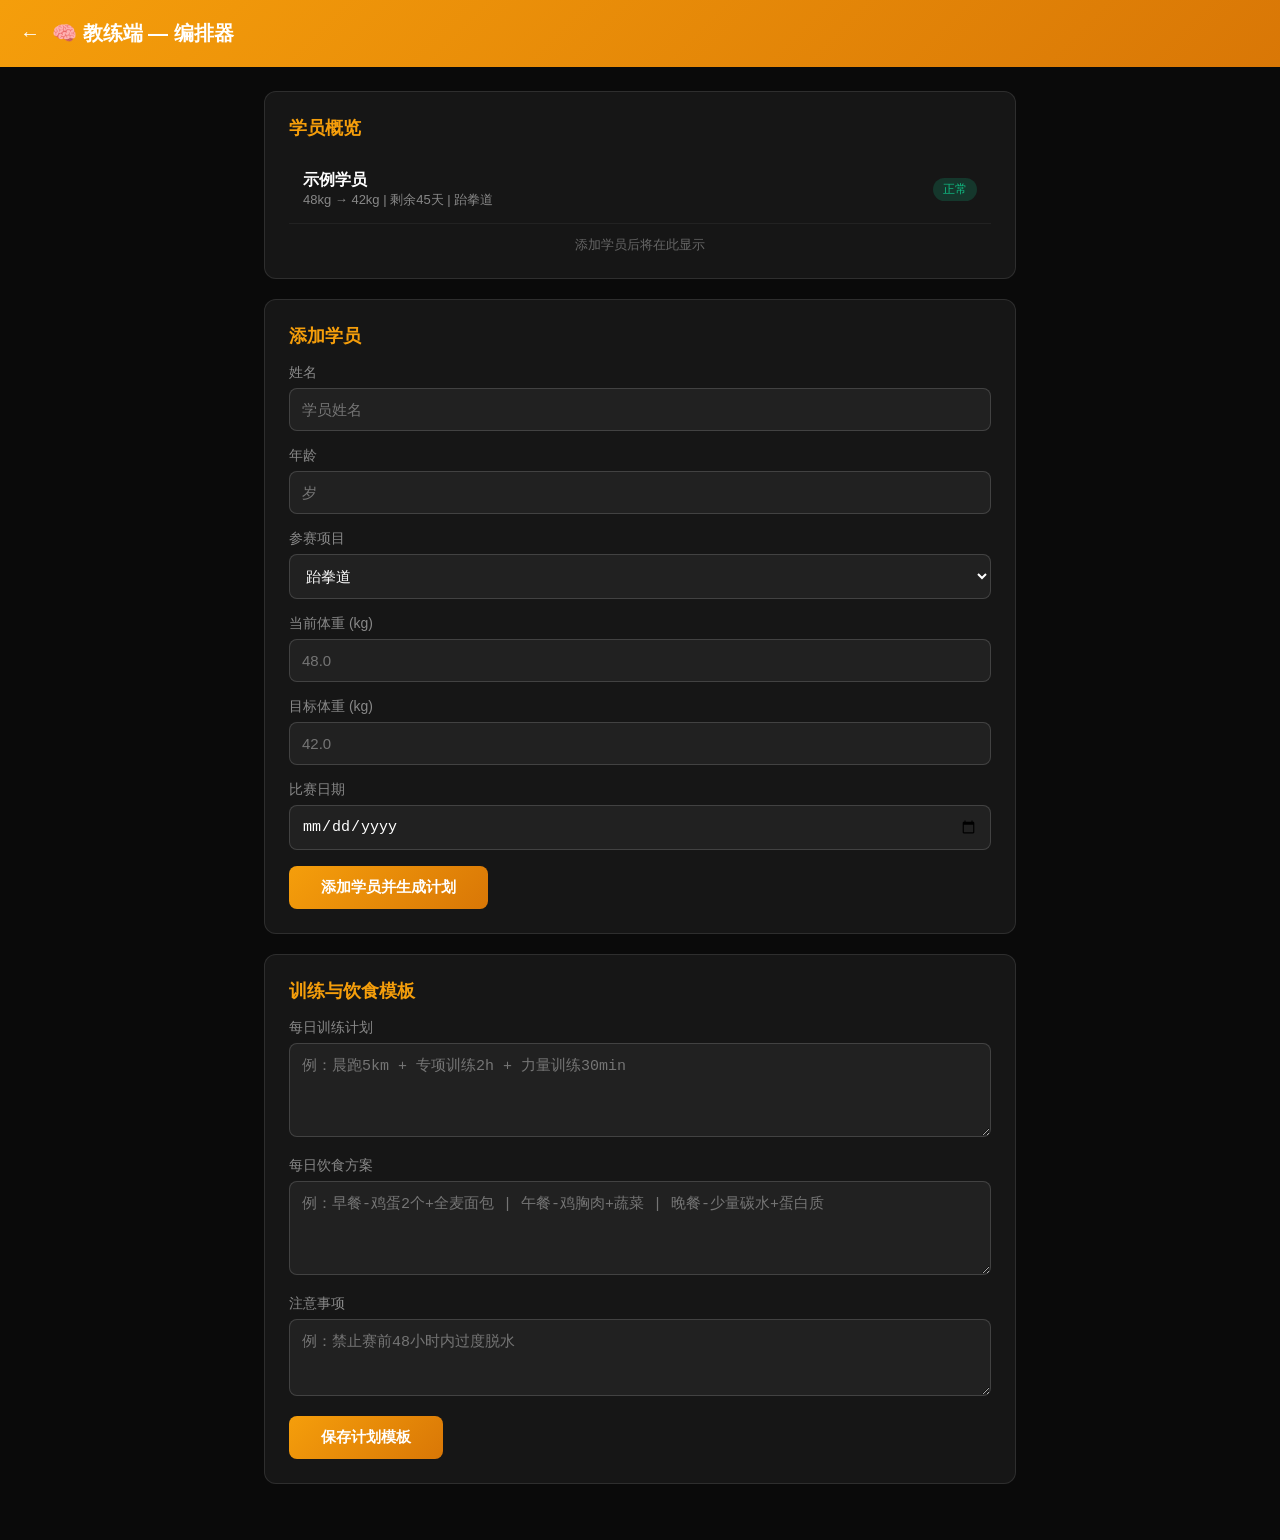
==== docs/coach.html @ 6b4656bd "add: GitHub Pages静态页面（docs/目录）" ====
<!DOCTYPE html>
<html lang="zh-CN">
<head>
    <meta charset="UTF-8">
    <meta name="viewport" content="width=device-width, initial-scale=1.0">
    <title>教练端 — Weight Harness</title>
    <style>
        * { margin: 0; padding: 0; box-sizing: border-box; }
        body { font-family: -apple-system, 'PingFang SC', sans-serif; background: #0a0a0a; color: #fff; min-height: 100vh; }
        .header { background: linear-gradient(135deg, #f59e0b, #d97706); padding: 20px; display: flex; align-items: center; gap: 12px; }
        .header a { color: #fff; text-decoration: none; font-size: 20px; }
        .header h1 { font-size: 20px; }
        .container { max-width: 800px; margin: 0 auto; padding: 24px; }
        .card { background: rgba(255,255,255,0.05); border: 1px solid rgba(255,255,255,0.1); border-radius: 12px; padding: 24px; margin-bottom: 20px; }
        .card h2 { font-size: 18px; margin-bottom: 16px; color: #f59e0b; }
        .form-group { margin-bottom: 16px; }
        .form-group label { display: block; font-size: 14px; color: #888; margin-bottom: 6px; }
        .form-group input, .form-group select, .form-group textarea {
            width: 100%; padding: 12px; border-radius: 8px; border: 1px solid rgba(255,255,255,0.15);
            background: rgba(255,255,255,0.05); color: #fff; font-size: 15px;
        }
        .btn { padding: 12px 32px; border-radius: 8px; border: none; font-size: 15px; font-weight: 600; cursor: pointer; color: #fff; background: linear-gradient(135deg, #f59e0b, #d97706); }
        .btn:hover { opacity: 0.9; }
        .student-list { list-style: none; }
        .student-item { display: flex; justify-content: space-between; align-items: center; padding: 14px; border-bottom: 1px solid rgba(255,255,255,0.05); }
        .student-item .name { font-weight: 600; }
        .student-item .meta { font-size: 13px; color: #888; }
        .badge { display: inline-block; padding: 3px 10px; border-radius: 20px; font-size: 12px; }
        .badge-ok { background: rgba(16,185,129,0.2); color: #10b981; }
        .badge-warn { background: rgba(245,158,11,0.2); color: #f59e0b; }
        .badge-danger { background: rgba(239,68,68,0.2); color: #ef4444; }
    </style>
</head>
<body>
    <div class="header">
        <a href="index.html">←</a>
        <h1>🧠 教练端 — 编排器</h1>
    </div>
    <div class="container">
        <!-- 学员概览 -->
        <div class="card">
            <h2>学员概览</h2>
            <ul class="student-list">
                <li class="student-item">
                    <div>
                        <div class="name">示例学员</div>
                        <div class="meta">48kg → 42kg | 剩余45天 | 跆拳道</div>
                    </div>
                    <span class="badge badge-ok">正常</span>
                </li>
            </ul>
            <p style="color:#666; font-size:13px; margin-top:12px; text-align:center;">添加学员后将在此显示</p>
        </div>

        <!-- 添加学员 -->
        <div class="card">
            <h2>添加学员</h2>
            <div class="form-group">
                <label>姓名</label>
                <input type="text" placeholder="学员姓名">
            </div>
            <div class="form-group">
                <label>年龄</label>
                <input type="number" placeholder="岁">
            </div>
            <div class="form-group">
                <label>参赛项目</label>
                <select>
                    <option>跆拳道</option>
                    <option>拳击</option>
                    <option>摔跤</option>
                    <option>举重</option>
                    <option>柔道</option>
                    <option>其他</option>
                </select>
            </div>
            <div class="form-group">
                <label>当前体重 (kg)</label>
                <input type="number" step="0.1" placeholder="48.0">
            </div>
            <div class="form-group">
                <label>目标体重 (kg)</label>
                <input type="number" step="0.1" placeholder="42.0">
            </div>
            <div class="form-group">
                <label>比赛日期</label>
                <input type="date">
            </div>
            <button class="btn">添加学员并生成计划</button>
        </div>

        <!-- 计划制定 -->
        <div class="card">
            <h2>训练与饮食模板</h2>
            <div class="form-group">
                <label>每日训练计划</label>
                <textarea rows="4" placeholder="例：晨跑5km + 专项训练2h + 力量训练30min"></textarea>
            </div>
            <div class="form-group">
                <label>每日饮食方案</label>
                <textarea rows="4" placeholder="例：早餐-鸡蛋2个+全麦面包 | 午餐-鸡胸肉+蔬菜 | 晚餐-少量碳水+蛋白质"></textarea>
            </div>
            <div class="form-group">
                <label>注意事项</label>
                <textarea rows="3" placeholder="例：禁止赛前48小时内过度脱水"></textarea>
            </div>
            <button class="btn">保存计划模板</button>
        </div>
    </div>
</body>
</html>
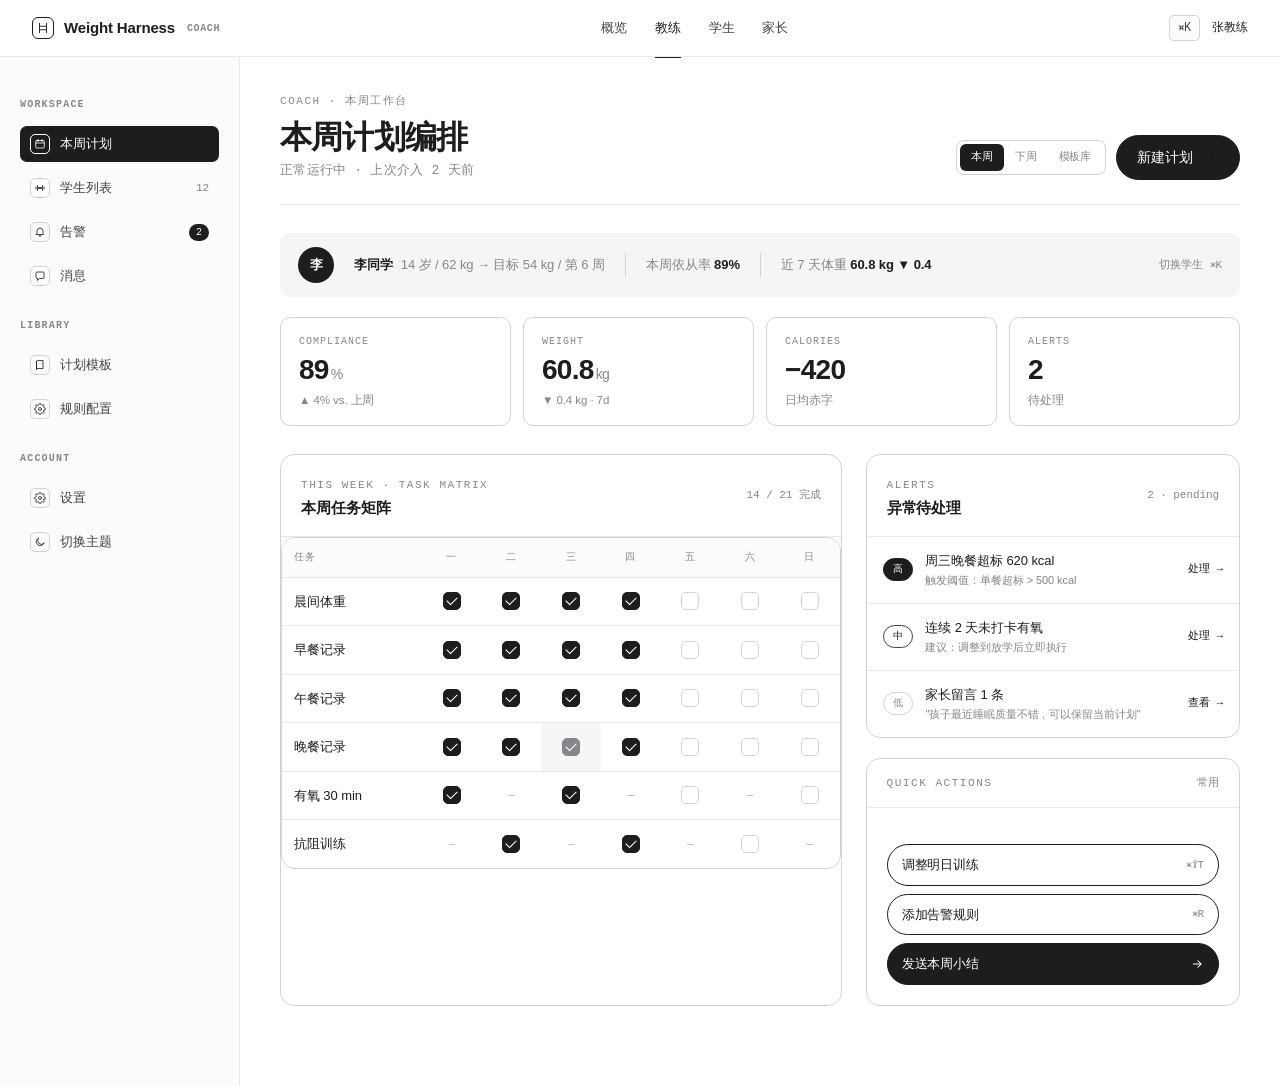
==== commit 4d428b40: "redesign: Apple HIG monochrome refresh - 4 端 (index/coach/student/parent) 全套换 Apple HIG 单色风 - 共享 des" ====
--- a/docs/coach.html
+++ b/docs/coach.html
@@ -1,111 +1,915 @@
 <!DOCTYPE html>
 <html lang="zh-CN">
 <head>
-    <meta charset="UTF-8">
-    <meta name="viewport" content="width=device-width, initial-scale=1.0">
-    <title>教练端 — Weight Harness</title>
-    <style>
-        * { margin: 0; padding: 0; box-sizing: border-box; }
-        body { font-family: -apple-system, 'PingFang SC', sans-serif; background: #0a0a0a; color: #fff; min-height: 100vh; }
-        .header { background: linear-gradient(135deg, #f59e0b, #d97706); padding: 20px; display: flex; align-items: center; gap: 12px; }
-        .header a { color: #fff; text-decoration: none; font-size: 20px; }
-        .header h1 { font-size: 20px; }
-        .container { max-width: 800px; margin: 0 auto; padding: 24px; }
-        .card { background: rgba(255,255,255,0.05); border: 1px solid rgba(255,255,255,0.1); border-radius: 12px; padding: 24px; margin-bottom: 20px; }
-        .card h2 { font-size: 18px; margin-bottom: 16px; color: #f59e0b; }
-        .form-group { margin-bottom: 16px; }
-        .form-group label { display: block; font-size: 14px; color: #888; margin-bottom: 6px; }
-        .form-group input, .form-group select, .form-group textarea {
-            width: 100%; padding: 12px; border-radius: 8px; border: 1px solid rgba(255,255,255,0.15);
-            background: rgba(255,255,255,0.05); color: #fff; font-size: 15px;
-        }
-        .btn { padding: 12px 32px; border-radius: 8px; border: none; font-size: 15px; font-weight: 600; cursor: pointer; color: #fff; background: linear-gradient(135deg, #f59e0b, #d97706); }
-        .btn:hover { opacity: 0.9; }
-        .student-list { list-style: none; }
-        .student-item { display: flex; justify-content: space-between; align-items: center; padding: 14px; border-bottom: 1px solid rgba(255,255,255,0.05); }
-        .student-item .name { font-weight: 600; }
-        .student-item .meta { font-size: 13px; color: #888; }
-        .badge { display: inline-block; padding: 3px 10px; border-radius: 20px; font-size: 12px; }
-        .badge-ok { background: rgba(16,185,129,0.2); color: #10b981; }
-        .badge-warn { background: rgba(245,158,11,0.2); color: #f59e0b; }
-        .badge-danger { background: rgba(239,68,68,0.2); color: #ef4444; }
-    </style>
+<meta charset="UTF-8">
+<title>教练端 · Weight Harness</title>
+<meta name="viewport" content="width=device-width, initial-scale=1">
+<style>
+/* ============================================
+   Weight Harness — Shared design tokens & layout
+   Apple HIG / Developer style · 纯黑白灰
+   ============================================ */
+
+:root {
+  --bg: #ffffff;
+  --surface: #fbfbfd;
+  --surface-2: #f5f5f7;
+  --surface-3: #eeeef1;
+  --line: #d2d2d7;
+  --line-soft: #e8e8ed;
+  --line-faint: #f0f0f3;
+  --ink: #1d1d1f;
+  --ink-2: #424245;
+  --muted: #86868b;
+  --faint: #aeaeb2;
+  --accent: #1d1d1f;
+
+  --radius-sm: 6px;
+  --radius: 10px;
+  --radius-lg: 14px;
+  --radius-xl: 22px;
+
+  --max: 1360px;
+  --pad: 32px;
+
+  --font-sans: -apple-system, BlinkMacSystemFont, "SF Pro Text", "SF Pro SC", "PingFang SC", "Helvetica Neue", Helvetica, "Microsoft YaHei", sans-serif;
+  --font-display: -apple-system, BlinkMacSystemFont, "SF Pro Display", "PingFang SC", "Helvetica Neue", sans-serif;
+  --font-mono: "SF Mono", ui-monospace, "JetBrains Mono", Menlo, Consolas, monospace;
+}
+
+html[data-theme="dark"] {
+  --bg: #000000;
+  --surface: #0a0a0a;
+  --surface-2: #141416;
+  --surface-3: #1c1c1e;
+  --line: #2a2a2e;
+  --line-soft: #1c1c1e;
+  --line-faint: #141416;
+  --ink: #f5f5f7;
+  --ink-2: #c7c7cc;
+  --muted: #86868b;
+  --faint: #48484a;
+  --accent: #f5f5f7;
+}
+
+* { box-sizing: border-box; }
+html, body { margin: 0; padding: 0; }
+body {
+  background: var(--bg);
+  color: var(--ink);
+  font-family: var(--font-sans);
+  -webkit-font-smoothing: antialiased;
+  -moz-osx-font-smoothing: grayscale;
+  font-feature-settings: "tnum" on, "kern" on, "ss01" on;
+  letter-spacing: -0.005em;
+  line-height: 1.5;
+}
+
+a { color: inherit; text-decoration: none; }
+button { font-family: inherit; }
+
+.mono { font-family: var(--font-mono); }
+
+/* ---- Top navigation ---- */
+.nav {
+  position: sticky; top: 0; z-index: 80;
+  background: color-mix(in oklab, var(--bg) 78%, transparent);
+  backdrop-filter: saturate(180%) blur(20px);
+  -webkit-backdrop-filter: saturate(180%) blur(20px);
+  border-bottom: 1px solid var(--line-soft);
+}
+.nav-inner {
+  max-width: var(--max); margin: 0 auto;
+  display: flex; align-items: center; justify-content: space-between;
+  padding: 14px var(--pad); gap: 24px;
+  height: 56px;
+}
+.nav-brand {
+  display: flex; align-items: center; gap: 10px;
+  font-weight: 600; font-size: 15px; letter-spacing: -0.01em;
+}
+.nav-brand .brand-mark {
+  width: 22px; height: 22px; border-radius: 6px;
+  border: 1.5px solid var(--ink);
+  display: inline-flex; align-items: center; justify-content: center;
+}
+.nav-brand .brand-mark svg { width: 14px; height: 14px; stroke: var(--ink); fill: none; stroke-width: 1.6; stroke-linecap: round; }
+.nav-brand .brand-tag {
+  font-family: var(--font-mono); font-size: 10px;
+  color: var(--muted); letter-spacing: 0.06em;
+  margin-left: 2px;
+}
+.nav-links {
+  display: flex; gap: 28px;
+  font-size: 13px; color: var(--ink-2);
+}
+.nav-links a {
+  position: relative; padding: 6px 0;
+  transition: color 0.15s ease;
+}
+.nav-links a.active { color: var(--ink); }
+.nav-links a.active::after {
+  content: ""; position: absolute; left: 0; right: 0; bottom: -14px;
+  height: 1px; background: var(--ink);
+}
+.nav-links a:hover { color: var(--ink); }
+.nav-right {
+  display: flex; align-items: center; gap: 12px;
+  font-family: var(--font-mono); font-size: 12px;
+  color: var(--muted);
+}
+.nav-right .kbd {
+  border: 1px solid var(--line); padding: 3px 8px; border-radius: 5px;
+  background: var(--surface); color: var(--ink-2);
+}
+
+/* ---- Common page helpers ---- */
+.container { max-width: var(--max); margin: 0 auto; padding: 0 var(--pad); }
+
+.eyebrow {
+  font-family: var(--font-mono);
+  font-size: 11px; letter-spacing: 0.14em; text-transform: uppercase;
+  color: var(--muted);
+}
+
+h1, h2, h3, h4 {
+  font-family: var(--font-display);
+  font-weight: 600; letter-spacing: -0.022em;
+  margin: 0;
+}
+
+.btn {
+  display: inline-flex; align-items: center; gap: 10px;
+  padding: 11px 20px; border-radius: 999px;
+  border: 1px solid var(--ink); background: transparent;
+  color: var(--ink); font-size: 14px;
+  cursor: pointer; transition: all 0.15s ease;
+  white-space: nowrap;
+}
+.btn:hover { background: var(--ink); color: var(--bg); }
+.btn.primary { background: var(--ink); color: var(--bg); }
+.btn.primary:hover { background: var(--ink-2); border-color: var(--ink-2); }
+.btn.ghost { border-color: var(--line); color: var(--muted); }
+.btn.ghost:hover { background: transparent; color: var(--ink); border-color: var(--ink); }
+
+/* ---- Icon frame ---- */
+.iframe-ic {
+  width: 28px; height: 28px; border: 1px solid var(--line);
+  border-radius: 7px; display: inline-flex; align-items: center; justify-content: center;
+  flex-shrink: 0;
+}
+.iframe-ic.sm { width: 22px; height: 22px; border-radius: 5px; }
+.iframe-ic.lg { width: 44px; height: 44px; border-radius: 11px; }
+.iframe-ic svg {
+  width: 60%; height: 60%;
+  stroke: var(--ink); fill: none;
+  stroke-width: 1.5; stroke-linecap: round; stroke-linejoin: round;
+}
+
+/* ---- Page-scope chip / segmented ---- */
+.seg {
+  display: inline-flex; padding: 3px; border: 1px solid var(--line);
+  border-radius: 8px;
+  font-family: var(--font-mono); font-size: 11px;
+  color: var(--muted); background: var(--bg);
+}
+.seg span { padding: 5px 11px; border-radius: 6px; cursor: pointer; }
+.seg span.on { background: var(--ink); color: var(--bg); }
+
+/* ---- KPI card ---- */
+.kpi-row { display: grid; gap: 12px; }
+.kpi {
+  border: 1px solid var(--line); border-radius: var(--radius);
+  padding: 16px 18px;
+  display: flex; flex-direction: column; gap: 6px;
+  background: var(--bg);
+}
+.kpi .k-lbl {
+  font-family: var(--font-mono); font-size: 10px;
+  color: var(--muted); letter-spacing: 0.1em; text-transform: uppercase;
+}
+.kpi .k-val { font-size: 28px; font-weight: 600; letter-spacing: -0.025em; line-height: 1.1; }
+.kpi .k-val small { font-size: 14px; color: var(--muted); font-weight: 400; margin-left: 2px; }
+.kpi .k-delta { font-size: 11.5px; color: var(--muted); }
+
+/* ---- List row ---- */
+.lrow {
+  display: grid; grid-template-columns: 22px 1fr auto auto;
+  gap: 14px; padding: 14px 4px;
+  border-bottom: 1px solid var(--line-soft);
+  align-items: center;
+}
+.lrow:last-child { border-bottom: none; }
+.check {
+  width: 18px; height: 18px; border: 1.5px solid var(--line); border-radius: 5px;
+  display: inline-flex; align-items: center; justify-content: center;
+  flex-shrink: 0;
+}
+.check.done { background: var(--ink); border-color: var(--ink); }
+.check.done::after {
+  content: ""; width: 9px; height: 5px;
+  border-left: 1.5px solid var(--bg); border-bottom: 1.5px solid var(--bg);
+  transform: rotate(-45deg) translate(1px, -1px);
+}
+.lrow .label { font-size: 13.5px; }
+.lrow .label.muted { color: var(--muted); text-decoration: line-through; text-decoration-color: var(--faint); }
+.lrow .meta { font-size: 11px; color: var(--muted); font-family: var(--font-mono); }
+.chipette {
+  font-size: 10px; border: 1px solid var(--line); padding: 3px 9px;
+  border-radius: 999px; color: var(--muted);
+  font-family: var(--font-mono); letter-spacing: 0.04em;
+}
+
+/* ---- Section headers ---- */
+.section {
+  padding: 96px 0;
+  border-top: 1px solid var(--line-soft);
+}
+.section-head { margin-bottom: 40px; max-width: 760px; }
+.section-head h2 {
+  font-size: 36px; line-height: 1.15;
+  margin-top: 14px;
+}
+.section-head p {
+  margin: 16px 0 0; color: var(--ink-2); font-size: 15.5px; max-width: 60ch;
+}
+
+/* ---- Panel card ---- */
+.panel {
+  border: 1px solid var(--line); border-radius: var(--radius-lg);
+  background: var(--bg);
+  overflow: hidden;
+}
+.panel-head {
+  padding: 16px 20px;
+  display: flex; align-items: center; justify-content: space-between;
+  border-bottom: 1px solid var(--line-soft);
+}
+.panel-head .eyebrow { margin: 0; }
+.panel-head .title { font-size: 15px; font-weight: 600; }
+.panel-body { padding: 20px; }
+
+/* ---- Footer ---- */
+.footer {
+  border-top: 1px solid var(--line-soft);
+  padding: 48px var(--pad);
+  margin-top: 40px;
+  font-size: 12px; color: var(--muted);
+  font-family: var(--font-mono); letter-spacing: 0.02em;
+}
+.footer-inner {
+  max-width: var(--max); margin: 0 auto;
+  display: flex; justify-content: space-between; flex-wrap: wrap; gap: 20px;
+}
+.footer-cols { display: flex; gap: 48px; }
+.footer-cols > div { display: flex; flex-direction: column; gap: 6px; }
+.footer-cols h5 { font-size: 10px; color: var(--ink); letter-spacing: 0.12em; text-transform: uppercase; margin: 0 0 6px; }
+.footer-cols a:hover { color: var(--ink); }
+
+/* ---- Tweaks panel ---- */
+.tweaks-panel {
+  position: fixed; right: 20px; bottom: 20px; z-index: 200;
+  background: var(--bg); border: 1px solid var(--line); border-radius: 12px;
+  padding: 14px 16px; min-width: 220px;
+  display: none; flex-direction: column; gap: 12px;
+  font-size: 12px; color: var(--ink);
+  box-shadow: 0 10px 28px rgba(0, 0, 0, 0.08);
+}
+.tweaks-panel.on { display: flex; }
+.tweaks-panel h4 {
+  margin: 0; font-size: 10px; letter-spacing: 0.12em; text-transform: uppercase;
+  color: var(--muted); font-family: var(--font-mono);
+}
+.tweak-row { display: flex; align-items: center; justify-content: space-between; gap: 12px; }
+.seg-toggle { display: inline-flex; border: 1px solid var(--line); border-radius: 7px; padding: 2px; }
+.seg-toggle button {
+  background: transparent; border: none; padding: 5px 11px;
+  color: var(--muted); font-size: 11px; border-radius: 5px; cursor: pointer;
+  font-family: var(--font-mono);
+}
+.seg-toggle button.on { background: var(--ink); color: var(--bg); }
+
+/* ---- Responsive ---- */
+@media (max-width: 900px) {
+  .nav-links { display: none; }
+  .section { padding: 64px 0; }
+  :root { --pad: 20px; }
+}
+
+</style>
+<style>
+
+  /* Unified page header */
+  .page-head,
+  .today-head,
+  .dash-head {
+    display: flex; justify-content: space-between; align-items: flex-end;
+    flex-wrap: wrap; gap: 16px;
+    margin-bottom: 32px; padding-bottom: 20px;
+    border-bottom: 1px solid var(--line-soft);
+  }
+  .page-head .eyebrow,
+  .today-head .eyebrow,
+  .dash-head .eyebrow { margin-bottom: 10px; display: block; }
+  .page-head h1,
+  .today-head h1,
+  .dash-head h1 {
+    font-size: clamp(32px, 3.4vw, 40px);
+    letter-spacing: -0.025em; line-height: 1.1;
+    margin: 0;
+  }
+  .page-head p,
+  .today-head p,
+  .dash-head p {
+    color: var(--muted); font-size: 13px; margin: 6px 0 0;
+    font-family: var(--font-mono); letter-spacing: 0.02em;
+  }
+
+  .layout { display: grid; grid-template-columns: 240px 1fr; min-height: calc(100vh - 56px); }
+  .side {
+    border-right: 1px solid var(--line-soft);
+    padding: 24px 20px; background: var(--surface);
+    display: flex; flex-direction: column; gap: 8px;
+  }
+  .side h5 {
+    font-family: var(--font-mono); font-size: 10px; color: var(--muted);
+    letter-spacing: 0.12em; text-transform: uppercase;
+    margin: 16px 0 6px;
+  }
+  .side a {
+    display: flex; align-items: center; gap: 10px;
+    padding: 8px 10px; border-radius: 7px;
+    font-size: 13px; color: var(--ink-2);
+    transition: background 0.15s ease, color 0.15s ease;
+  }
+  .side a.on { background: var(--ink); color: var(--bg); }
+  .side a.on .iframe-ic { border-color: var(--bg); }
+  .side a.on .iframe-ic svg { stroke: var(--bg); }
+  .side a:hover:not(.on) { background: var(--surface-3); color: var(--ink); }
+  .side .iframe-ic { width: 20px; height: 20px; border-radius: 5px; }
+  .side .iframe-ic svg { width: 12px; height: 12px; stroke-width: 1.6; }
+
+  .main { padding: 36px 40px 80px; }
+  .page-head {
+    display: flex; justify-content: space-between; align-items: flex-end;
+    margin-bottom: 28px;
+    padding-bottom: 24px; border-bottom: 1px solid var(--line-soft);
+  }
+  .page-head h1 { font-size: 32px; letter-spacing: -0.025em; margin-bottom: 6px; }
+  .page-head p { color: var(--muted); font-size: 13px; margin: 0; }
+
+  .grid-2 { display: grid; grid-template-columns: 1.5fr 1fr; gap: 24px; }
+  .grid-3k { display: grid; grid-template-columns: repeat(4, 1fr); gap: 12px; margin-bottom: 28px; }
+
+  /* Matrix */
+  .matrix {
+    border: 1px solid var(--line); border-radius: var(--radius-lg);
+    overflow: hidden;
+  }
+  .matrix-head, .matrix-row {
+    display: grid; grid-template-columns: 140px repeat(7, 1fr);
+    font-size: 13px;
+  }
+  .matrix-head {
+    background: var(--surface); border-bottom: 1px solid var(--line-soft);
+    font-family: var(--font-mono); font-size: 10px; color: var(--muted);
+    letter-spacing: 0.08em; text-transform: uppercase;
+  }
+  .matrix-head > div { padding: 12px; text-align: center; }
+  .matrix-head > div:first-child { text-align: left; }
+  .matrix-row { border-bottom: 1px solid var(--line-soft); }
+  .matrix-row:last-child { border-bottom: none; }
+  .matrix-row > div { padding: 14px 12px; text-align: center; display: flex; align-items: center; justify-content: center; }
+  .matrix-row > div:first-child { justify-content: flex-start; font-weight: 500; color: var(--ink); }
+  .matrix-cell-x { color: var(--faint); font-family: var(--font-mono); font-size: 11px; }
+
+  /* Alerts */
+  .alert-list { display: flex; flex-direction: column; }
+  .alert {
+    padding: 14px 16px; border-bottom: 1px solid var(--line-soft);
+    display: grid; grid-template-columns: auto 1fr auto; gap: 12px; align-items: center;
+  }
+  .alert:last-child { border-bottom: none; }
+  .alert .sev {
+    font-family: var(--font-mono); font-size: 10px; letter-spacing: 0.08em;
+    padding: 3px 9px; border-radius: 999px;
+    border: 1px solid var(--line); color: var(--muted);
+  }
+  .alert .sev.hi { border-color: var(--ink); color: var(--ink); background: var(--ink); color: var(--bg); }
+  .alert .sev.md { border-color: var(--ink-2); color: var(--ink); }
+  .alert .msg { font-size: 13px; }
+  .alert .msg small { display: block; color: var(--muted); font-size: 11px; margin-top: 2px; }
+  .alert .act { font-family: var(--font-mono); font-size: 11px; color: var(--ink); }
+
+  .quick-actions { display: flex; flex-direction: column; gap: 8px; margin-top: 16px; }
+  .quick-actions .btn { justify-content: space-between; width: 100%; padding: 10px 14px; font-size: 13px; }
+
+  .student-meta {
+    display: flex; gap: 20px; align-items: center;
+    padding: 14px 18px; background: var(--surface-2); border-radius: var(--radius);
+    margin-bottom: 20px;
+    font-size: 13px;
+  }
+  .student-meta .avatar {
+    width: 36px; height: 36px; border-radius: 50%; background: var(--ink);
+    color: var(--bg); display: flex; align-items: center; justify-content: center;
+    font-weight: 600;
+  }
+  .student-meta .info b { font-weight: 600; }
+  .student-meta .info span { color: var(--muted); margin-left: 8px; }
+  .student-meta .sep { width: 1px; height: 24px; background: var(--line); }
+
+  @media (max-width: 900px) {
+    .layout { grid-template-columns: 1fr; }
+    .side { border-right: none; border-bottom: 1px solid var(--line-soft); }
+    .grid-2 { grid-template-columns: 1fr; }
+    .grid-3k { grid-template-columns: repeat(2, 1fr); }
+    .matrix-head, .matrix-row { grid-template-columns: 100px repeat(7, 1fr); font-size: 11px; }
+  }
+</style>
 </head>
 <body>
-    <div class="header">
-        <a href="index.html">←</a>
-        <h1>🧠 教练端 — 编排器</h1>
+
+<nav class="nav">
+  <div class="nav-inner">
+    <a class="nav-brand" href="index.html">
+      <span class="brand-mark" data-icon="harness"></span><span>Weight Harness</span>
+      <span class="brand-tag">COACH</span>
+    </a>
+    <div class="nav-links">
+      <a href="index.html">概览</a>
+      <a href="coach.html" class="active">教练</a>
+      <a href="student.html">学生</a>
+      <a href="parent.html">家长</a>
     </div>
-    <div class="container">
-        <!-- 学员概览 -->
-        <div class="card">
-            <h2>学员概览</h2>
-            <ul class="student-list">
-                <li class="student-item">
-                    <div>
-                        <div class="name">示例学员</div>
-                        <div class="meta">48kg → 42kg | 剩余45天 | 跆拳道</div>
-                    </div>
-                    <span class="badge badge-ok">正常</span>
-                </li>
-            </ul>
-            <p style="color:#666; font-size:13px; margin-top:12px; text-align:center;">添加学员后将在此显示</p>
+    <div class="nav-right">
+      <span class="kbd">⌘K</span>
+      <span style="color:var(--ink)">张教练</span>
+    </div>
+  </div>
+</nav>
+
+<div class="layout">
+  <aside class="side">
+    <h5>Workspace</h5>
+    <a href="#" class="on"><span class="iframe-ic" data-icon="calendar"></span> 本周计划</a>
+    <a href="#"><span class="iframe-ic" data-icon="student"></span> 学生列表 <span style="margin-left:auto; color:var(--muted); font-family:var(--font-mono); font-size:11px">12</span></a>
+    <a href="#"><span class="iframe-ic" data-icon="bell"></span> 告警 <span style="margin-left:auto; color:var(--bg); background:var(--ink); padding:1px 7px; border-radius:999px; font-family:var(--font-mono); font-size:10px">2</span></a>
+    <a href="#"><span class="iframe-ic" data-icon="message"></span> 消息</a>
+
+    <h5>Library</h5>
+    <a href="#"><span class="iframe-ic" data-icon="book"></span> 计划模板</a>
+    <a href="#"><span class="iframe-ic" data-icon="gear"></span> 规则配置</a>
+
+    <h5>Account</h5>
+    <a href="#"><span class="iframe-ic" data-icon="gear"></span> 设置</a>
+    <a href="#" data-theme-toggle><span class="iframe-ic" data-icon="moon"></span> 切换主题</a>
+  </aside>
+
+  <main class="main">
+    <div class="page-head">
+      <div>
+        <span class="eyebrow">COACH · 本周工作台</span>
+        <h1 style="margin-top:8px">本周计划编排</h1>
+        <p>正常运行中 · 上次介入 2 天前</p>
+      </div>
+      <div style="display:flex; gap:10px; align-items:center">
+        <span class="seg"><span class="on">本周</span><span>下周</span><span>模板库</span></span>
+        <a class="btn primary" href="#">新建计划 <span class="iframe-ic" data-icon="plus" style="width:16px; height:16px; border:none"></span></a>
+      </div>
+    </div>
+
+    <div class="student-meta">
+      <div class="avatar">李</div>
+      <div class="info">
+        <b>李同学</b><span>14 岁 / 62 kg → 目标 54 kg / 第 6 周</span>
+      </div>
+      <div class="sep"></div>
+      <div><span style="color:var(--muted)">本周依从率</span> <b>89%</b></div>
+      <div class="sep"></div>
+      <div><span style="color:var(--muted)">近 7 天体重</span> <b>60.8 kg ▼ 0.4</b></div>
+      <div style="margin-left:auto; font-family:var(--font-mono); font-size:11px; color:var(--muted)">切换学生 ⌘K</div>
+    </div>
+
+    <div class="grid-3k">
+      <div class="kpi"><span class="k-lbl">Compliance</span><span class="k-val">89<small>%</small></span><span class="k-delta">▲ 4% vs. 上周</span></div>
+      <div class="kpi"><span class="k-lbl">Weight</span><span class="k-val">60.8<small>kg</small></span><span class="k-delta">▼ 0.4 kg · 7d</span></div>
+      <div class="kpi"><span class="k-lbl">Calories</span><span class="k-val">−420</span><span class="k-delta">日均赤字</span></div>
+      <div class="kpi"><span class="k-lbl">Alerts</span><span class="k-val">2</span><span class="k-delta">待处理</span></div>
+    </div>
+
+    <div class="grid-2">
+      <div class="panel">
+        <div class="panel-head">
+          <div>
+            <span class="eyebrow">THIS WEEK · TASK MATRIX</span>
+            <div class="title" style="margin-top:2px">本周任务矩阵</div>
+          </div>
+          <span class="mono" style="font-size:11px; color:var(--muted)">14 / 21 完成</span>
         </div>
-
-        <!-- 添加学员 -->
-        <div class="card">
-            <h2>添加学员</h2>
-            <div class="form-group">
-                <label>姓名</label>
-                <input type="text" placeholder="学员姓名">
+        <div class="matrix">
+          <div class="matrix-head">
+            <div>任务</div><div>一</div><div>二</div><div>三</div><div>四</div><div>五</div><div>六</div><div>日</div>
+          </div>
+          <div class="matrix-row">
+            <div>晨间体重</div>
+            <div><span class="check done"></span></div>
+            <div><span class="check done"></span></div>
+            <div><span class="check done"></span></div>
+            <div><span class="check done"></span></div>
+            <div><span class="check"></span></div>
+            <div><span class="check"></span></div>
+            <div><span class="check"></span></div>
+          </div>
+          <div class="matrix-row">
+            <div>早餐记录</div>
+            <div><span class="check done"></span></div>
+            <div><span class="check done"></span></div>
+            <div><span class="check done"></span></div>
+            <div><span class="check done"></span></div>
+            <div><span class="check"></span></div>
+            <div><span class="check"></span></div>
+            <div><span class="check"></span></div>
+          </div>
+          <div class="matrix-row">
+            <div>午餐记录</div>
+            <div><span class="check done"></span></div>
+            <div><span class="check done"></span></div>
+            <div><span class="check done"></span></div>
+            <div><span class="check done"></span></div>
+            <div><span class="check"></span></div>
+            <div><span class="check"></span></div>
+            <div><span class="check"></span></div>
+          </div>
+          <div class="matrix-row">
+            <div>晚餐记录</div>
+            <div><span class="check done"></span></div>
+            <div><span class="check done"></span></div>
+            <div style="background:var(--surface-2)"><span class="check done" style="background:var(--muted); border-color:var(--muted)"></span></div>
+            <div><span class="check done"></span></div>
+            <div><span class="check"></span></div>
+            <div><span class="check"></span></div>
+            <div><span class="check"></span></div>
+          </div>
+          <div class="matrix-row">
+            <div>有氧 30 min</div>
+            <div><span class="check done"></span></div>
+            <div class="matrix-cell-x">—</div>
+            <div><span class="check done"></span></div>
+            <div class="matrix-cell-x">—</div>
+            <div><span class="check"></span></div>
+            <div class="matrix-cell-x">—</div>
+            <div><span class="check"></span></div>
+          </div>
+          <div class="matrix-row">
+            <div>抗阻训练</div>
+            <div class="matrix-cell-x">—</div>
+            <div><span class="check done"></span></div>
+            <div class="matrix-cell-x">—</div>
+            <div><span class="check done"></span></div>
+            <div class="matrix-cell-x">—</div>
+            <div><span class="check"></span></div>
+            <div class="matrix-cell-x">—</div>
+          </div>
+        </div>
+      </div>
+
+      <div>
+        <div class="panel">
+          <div class="panel-head">
+            <div>
+              <span class="eyebrow">ALERTS</span>
+              <div class="title" style="margin-top:2px">异常待处理</div>
             </div>
-            <div class="form-group">
-                <label>年龄</label>
-                <input type="number" placeholder="岁">
+            <span class="mono" style="font-size:11px; color:var(--muted)">2 · pending</span>
+          </div>
+          <div class="alert-list">
+            <div class="alert">
+              <span class="sev hi">高</span>
+              <div class="msg">周三晚餐超标 620 kcal<small>触发阈值：单餐超标 &gt; 500 kcal</small></div>
+              <a class="act" href="#">处理 →</a>
             </div>
-            <div class="form-group">
-                <label>参赛项目</label>
-                <select>
-                    <option>跆拳道</option>
-                    <option>拳击</option>
-                    <option>摔跤</option>
-                    <option>举重</option>
-                    <option>柔道</option>
-                    <option>其他</option>
-                </select>
+            <div class="alert">
+              <span class="sev md">中</span>
+              <div class="msg">连续 2 天未打卡有氧<small>建议：调整到放学后立即执行</small></div>
+              <a class="act" href="#">处理 →</a>
             </div>
-            <div class="form-group">
-                <label>当前体重 (kg)</label>
-                <input type="number" step="0.1" placeholder="48.0">
+            <div class="alert">
+              <span class="sev">低</span>
+              <div class="msg">家长留言 1 条<small>"孩子最近睡眠质量不错，可以保留当前计划"</small></div>
+              <a class="act" href="#">查看 →</a>
             </div>
-            <div class="form-group">
-                <label>目标体重 (kg)</label>
-                <input type="number" step="0.1" placeholder="42.0">
+          </div>
+        </div>
+
+        <div class="panel" style="margin-top:20px">
+          <div class="panel-head">
+            <span class="eyebrow">QUICK ACTIONS</span>
+            <span class="mono" style="font-size:11px; color:var(--muted)">常用</span>
+          </div>
+          <div class="panel-body">
+            <div class="quick-actions">
+              <a class="btn" href="#">调整明日训练 <span class="mono" style="color:var(--muted); font-size:11px">⌘⇧T</span></a>
+              <a class="btn" href="#">添加告警规则 <span class="mono" style="color:var(--muted); font-size:11px">⌘R</span></a>
+              <a class="btn primary" href="#">发送本周小结 <svg viewBox="0 0 24 24" width="14" height="14" fill="none" stroke="currentColor" stroke-width="1.8"><path d="M5 12h14M13 6l6 6-6 6"/></svg></a>
             </div>
-            <div class="form-group">
-                <label>比赛日期</label>
-                <input type="date">
-            </div>
-            <button class="btn">添加学员并生成计划</button>
+          </div>
         </div>
-
-        <!-- 计划制定 -->
-        <div class="card">
-            <h2>训练与饮食模板</h2>
-            <div class="form-group">
-                <label>每日训练计划</label>
-                <textarea rows="4" placeholder="例：晨跑5km + 专项训练2h + 力量训练30min"></textarea>
-            </div>
-            <div class="form-group">
-                <label>每日饮食方案</label>
-                <textarea rows="4" placeholder="例：早餐-鸡蛋2个+全麦面包 | 午餐-鸡胸肉+蔬菜 | 晚餐-少量碳水+蛋白质"></textarea>
-            </div>
-            <div class="form-group">
-                <label>注意事项</label>
-                <textarea rows="3" placeholder="例：禁止赛前48小时内过度脱水"></textarea>
-            </div>
-            <button class="btn">保存计划模板</button>
-        </div>
+      </div>
     </div>
+  </main>
+</div>
+
+<div class="tweaks-panel" id="tweaks">
+  <h4>Tweaks</h4>
+  <div class="tweak-row">
+    <span>外观</span>
+    <span class="seg-toggle">
+      <button data-theme="light" class="on">浅色</button>
+      <button data-theme="dark">深色</button>
+    </span>
+  </div>
+</div>
+
+<script>
+// Shared SF Symbols-style line icons. 24x24 viewBox, 1.5 stroke.
+// Usage: <span class="iframe-ic" data-icon="coach"></span>
+//        hydrateIcons(root?)
+
+const ICONS = {
+  // Logo — harness/ribcage glyph
+  harness: `<path d="M6 4v16M18 4v16M6 9h12M6 15h12"/>`,
+
+  // Coach — brain / planning
+  coach: `<path d="M9 5a3 3 0 0 0-3 3 2.5 2.5 0 0 0-1.5 4.5A2.5 2.5 0 0 0 6 17a3 3 0 0 0 3 2h1.5V5Z"/><path d="M13.5 5a3 3 0 0 1 3 3 2.5 2.5 0 0 1 1.5 4.5A2.5 2.5 0 0 1 16.5 17a3 3 0 0 1-3 2H12V5Z"/>`,
+
+  // Student — dumbbell
+  student: `<path d="M4 10v4M20 10v4M7 7v10M17 7v10M9 11h6M9 13h6"/>`,
+
+  // Parent — eye
+  parent: `<path d="M2 12s3.5-6 10-6 10 6 10 6-3.5 6-10 6S2 12 2 12Z"/><circle cx="12" cy="12" r="2.5"/>`,
+
+  // Chart / trend
+  chart: `<path d="M4 19V5M4 19h16M7 15l3-4 3 2 4-6"/>`,
+
+  // Check
+  check: `<path d="M5 12l4 4 10-10"/>`,
+
+  // Plus
+  plus: `<path d="M12 5v14M5 12h14"/>`,
+
+  // Bell (alert)
+  bell: `<path d="M6 15V10a6 6 0 0 1 12 0v5l1.5 2h-15zM10 19a2 2 0 0 0 4 0"/>`,
+
+  // Calendar
+  calendar: `<rect x="3.5" y="5" width="17" height="15" rx="2"/><path d="M3.5 10h17M8 3v4M16 3v4"/>`,
+
+  // Clock
+  clock: `<circle cx="12" cy="12" r="8"/><path d="M12 8v4l2.5 2"/>`,
+
+  // Arrow right
+  arrowRight: `<path d="M5 12h14M13 6l6 6-6 6"/>`,
+
+  // Settings
+  gear: `<circle cx="12" cy="12" r="3"/><path d="M19.4 15a1.7 1.7 0 0 0 .3 1.8l.1.1a2 2 0 1 1-2.8 2.8l-.1-.1a1.7 1.7 0 0 0-1.8-.3 1.7 1.7 0 0 0-1 1.5V21a2 2 0 0 1-4 0v-.1a1.7 1.7 0 0 0-1.1-1.5 1.7 1.7 0 0 0-1.8.3l-.1.1a2 2 0 1 1-2.8-2.8l.1-.1a1.7 1.7 0 0 0 .3-1.8 1.7 1.7 0 0 0-1.5-1H3a2 2 0 0 1 0-4h.1a1.7 1.7 0 0 0 1.5-1 1.7 1.7 0 0 0-.3-1.8l-.1-.1a2 2 0 1 1 2.8-2.8l.1.1a1.7 1.7 0 0 0 1.8.3h.1a1.7 1.7 0 0 0 1-1.5V3a2 2 0 0 1 4 0v.1a1.7 1.7 0 0 0 1 1.5 1.7 1.7 0 0 0 1.8-.3l.1-.1a2 2 0 1 1 2.8 2.8l-.1.1a1.7 1.7 0 0 0-.3 1.8v.1a1.7 1.7 0 0 0 1.5 1H21a2 2 0 0 1 0 4h-.1a1.7 1.7 0 0 0-1.5 1Z"/>`,
+
+  // Scale
+  scale: `<path d="M5 20h14M7 20V9h10v11M9 9a3 3 0 0 1 6 0M10 13l4 4M14 13l-4 4"/>`,
+
+  // Message
+  message: `<path d="M4 6a2 2 0 0 1 2-2h12a2 2 0 0 1 2 2v9a2 2 0 0 1-2 2h-7l-4 4v-4H6a2 2 0 0 1-2-2z"/>`,
+
+  // Search
+  search: `<circle cx="11" cy="11" r="6.5"/><path d="M16 16l4 4"/>`,
+
+  // Food/plate
+  plate: `<circle cx="12" cy="12" r="8"/><circle cx="12" cy="12" r="4"/>`,
+
+  // Run
+  run: `<circle cx="14" cy="5" r="2"/><path d="M8 12l3-3 3 2 2 4M6 19l3-4 2 2M15 14l3 1v4"/>`,
+
+  // Book / docs
+  book: `<path d="M5 5a2 2 0 0 1 2-2h11v16H7a2 2 0 0 0-2 2V5zM5 5v16"/>`,
+
+  // Triangle
+  triangle: `<path d="M12 4 L21 20 H3 Z"/>`,
+
+  // Sun / Moon
+  sun: `<circle cx="12" cy="12" r="4"/><path d="M12 3v2M12 19v2M3 12h2M19 12h2M5.5 5.5l1.5 1.5M17 17l1.5 1.5M5.5 18.5 7 17M17 7l1.5-1.5"/>`,
+  moon: `<path d="M20 14.5A8 8 0 1 1 9.5 4a6.5 6.5 0 0 0 10.5 10.5z"/>`,
+
+  // Logout
+  logout: `<path d="M9 5H5a2 2 0 0 0-2 2v10a2 2 0 0 0 2 2h4M15 8l4 4-4 4M11 12h8"/>`,
+
+  // Flow (for hero product ph)
+  flow: `<rect x="3" y="4" width="7" height="5" rx="1"/><rect x="14" y="4" width="7" height="5" rx="1"/><rect x="3" y="15" width="7" height="5" rx="1"/><rect x="14" y="15" width="7" height="5" rx="1"/><path d="M10 6.5h4M10 17.5h4M6.5 9v6M17.5 9v6"/>`,
+
+  // External / link
+  external: `<path d="M14 5h5v5M19 5 10 14M11 5H6a2 2 0 0 0-2 2v11a2 2 0 0 0 2 2h11a2 2 0 0 0 2-2v-5"/>`,
+};
+
+function iconSVG(name) {
+  const d = ICONS[name];
+  if (!d) return '';
+  return `<svg viewBox="0 0 24 24" aria-hidden="true">${d}</svg>`;
+}
+
+function hydrateIcons(root) {
+  (root || document).querySelectorAll('[data-icon]').forEach(el => {
+    const name = el.getAttribute('data-icon');
+    if (ICONS[name]) el.innerHTML = iconSVG(name);
+  });
+}
+
+window.ICONS = ICONS;
+window.iconSVG = iconSVG;
+window.hydrateIcons = hydrateIcons;
+document.addEventListener('DOMContentLoaded', () => hydrateIcons());
+
+</script>
+<script>
+// Weight Harness — shared app behavior
+// - Theme persistence & toggle
+// - Edit-mode (Tweaks) protocol
+// - Animated triangle (stroke-dash draw-in → 2-3 loop pulses → static)
+
+(function () {
+  const root = document.documentElement;
+  const saved = localStorage.getItem('wh-theme') || 'light';
+  root.setAttribute('data-theme', saved);
+
+  function applyTheme(t) {
+    root.setAttribute('data-theme', t);
+    localStorage.setItem('wh-theme', t);
+    document.querySelectorAll('[data-theme-sync]').forEach(el => {
+      const mode = el.getAttribute('data-theme-sync');
+      if (mode === 'chip') el.textContent = t === 'dark' ? 'Light' : 'Dark';
+    });
+    document.querySelectorAll('.seg-toggle button[data-theme]').forEach(b => {
+      b.classList.toggle('on', b.dataset.theme === t);
+    });
+  }
+  applyTheme(saved);
+
+  document.addEventListener('click', (e) => {
+    const chip = e.target.closest('[data-theme-toggle]');
+    if (chip) {
+      const cur = root.getAttribute('data-theme');
+      applyTheme(cur === 'dark' ? 'light' : 'dark');
+      try { window.parent.postMessage({ type: '__edit_mode_set_keys', edits: { theme: root.getAttribute('data-theme') } }, '*'); } catch(e) {}
+    }
+    const seg = e.target.closest('.seg-toggle button[data-theme]');
+    if (seg) {
+      applyTheme(seg.dataset.theme);
+      try { window.parent.postMessage({ type: '__edit_mode_set_keys', edits: { theme: seg.dataset.theme } }, '*'); } catch(e) {}
+    }
+  });
+
+  // Tweaks panel
+  const panel = document.getElementById('tweaks');
+  window.addEventListener('message', (e) => {
+    const d = e.data || {};
+    if (d.type === '__activate_edit_mode' && panel) panel.classList.add('on');
+    if (d.type === '__deactivate_edit_mode' && panel) panel.classList.remove('on');
+  });
+  try { window.parent.postMessage({ type: '__edit_mode_available' }, '*'); } catch (e) {}
+})();
+
+
+/* ============================================
+   Animated triangle — draw-in then loop-pulse
+   ============================================ */
+window.initTriangle = function initTriangle(rootEl) {
+  if (!rootEl || rootEl.dataset.init === '1') return;
+  rootEl.dataset.init = '1';
+
+  const paths = rootEl.querySelectorAll('.tri-edge');
+  const nodes = rootEl.querySelectorAll('.tri-node');
+  const labels = rootEl.querySelectorAll('.tri-label');
+  const pulses = rootEl.querySelectorAll('.tri-pulse');
+  const nodeLabels = rootEl.querySelectorAll('.tri-node-label');
+
+  // pre-set stroke dash
+  paths.forEach((p) => {
+    const len = p.getTotalLength();
+    p.style.strokeDasharray = len;
+    p.style.strokeDashoffset = len;
+    p.dataset.len = len;
+  });
+  nodes.forEach(n => n.classList.add('tri-node-hidden'));
+  labels.forEach(l => l.classList.add('tri-label-hidden'));
+  nodeLabels.forEach(l => l.classList.add('tri-label-hidden'));
+  pulses.forEach(p => p.style.opacity = 0);
+
+  function drawIn() {
+    // Draw each edge sequentially over ~6s total
+    const dur = 1800; // per edge
+    paths.forEach((p, i) => {
+      setTimeout(() => {
+        p.style.transition = `stroke-dashoffset ${dur}ms cubic-bezier(0.45,0,0.15,1)`;
+        p.style.strokeDashoffset = 0;
+      }, i * dur);
+    });
+
+    // Reveal nodes staggered with edges
+    nodes.forEach((n, i) => {
+      setTimeout(() => n.classList.remove('tri-node-hidden'), 200 + i * dur);
+    });
+    nodeLabels.forEach((l, i) => {
+      setTimeout(() => l.classList.remove('tri-label-hidden'), 500 + i * dur);
+    });
+
+    // Reveal edge labels after draw
+    setTimeout(() => {
+      labels.forEach((l, i) => {
+        setTimeout(() => l.classList.remove('tri-label-hidden'), i * 120);
+      });
+    }, paths.length * dur);
+
+    // Start pulses
+    setTimeout(startPulse, paths.length * dur + 400);
+  }
+
+  let pulseCount = 0;
+  const maxPulses = 3;
+
+  function startPulse() {
+    if (pulseCount >= maxPulses) {
+      // Rest state: make edges solid, hide pulses, re-highlight labels
+      pulses.forEach(p => { p.style.opacity = 0; });
+      rootEl.classList.add('tri-rest');
+      return;
+    }
+    pulseCount++;
+    // Each pulse travels around 3 edges (coach → student → parent → coach)
+    pulses.forEach((pulseEl, edgeIdx) => {
+      const edge = paths[edgeIdx];
+      const total = +edge.dataset.len;
+      const dur = 1200;
+      const delay = edgeIdx * dur;
+
+      setTimeout(() => {
+        const start = performance.now();
+        pulseEl.style.opacity = 1;
+        function step(t) {
+          const p = Math.min(1, (t - start) / dur);
+          const pt = edge.getPointAtLength(p * total);
+          pulseEl.setAttribute('cx', pt.x);
+          pulseEl.setAttribute('cy', pt.y);
+
+          // Highlight associated label when pulse is in its window
+          const lbl = labels[edgeIdx];
+          if (lbl) {
+            if (p > 0.25 && p < 0.75) lbl.classList.add('tri-label-hot');
+            else lbl.classList.remove('tri-label-hot');
+          }
+
+          if (p < 1) requestAnimationFrame(step);
+          else {
+            pulseEl.style.opacity = 0;
+            if (lbl) lbl.classList.remove('tri-label-hot');
+            // When final pulse of this loop finishes, schedule next loop
+            if (edgeIdx === pulses.length - 1) {
+              setTimeout(startPulse, 300);
+            }
+          }
+        }
+        requestAnimationFrame(step);
+      }, delay);
+    });
+  }
+
+  // Trigger on scroll into view
+  const io = new IntersectionObserver((entries) => {
+    entries.forEach(e => {
+      if (e.isIntersecting) {
+        drawIn();
+        io.disconnect();
+      }
+    });
+  }, { threshold: 0.35 });
+  io.observe(rootEl);
+
+  // Click to replay
+  rootEl.addEventListener('click', () => {
+    if (!rootEl.classList.contains('tri-rest')) return;
+    rootEl.classList.remove('tri-rest');
+    pulseCount = 0;
+    // reset and redraw
+    paths.forEach(p => { p.style.transition = 'none'; p.style.strokeDashoffset = p.dataset.len; });
+    nodes.forEach(n => n.classList.add('tri-node-hidden'));
+    labels.forEach(l => { l.classList.add('tri-label-hidden'); l.classList.remove('tri-label-hot'); });
+    nodeLabels.forEach(l => l.classList.add('tri-label-hidden'));
+    // force reflow
+    void rootEl.offsetWidth;
+    drawIn();
+  });
+};
+
+document.addEventListener('DOMContentLoaded', () => {
+  document.querySelectorAll('[data-triangle]').forEach(el => window.initTriangle(el));
+});
+
+</script>
 </body>
 </html>
